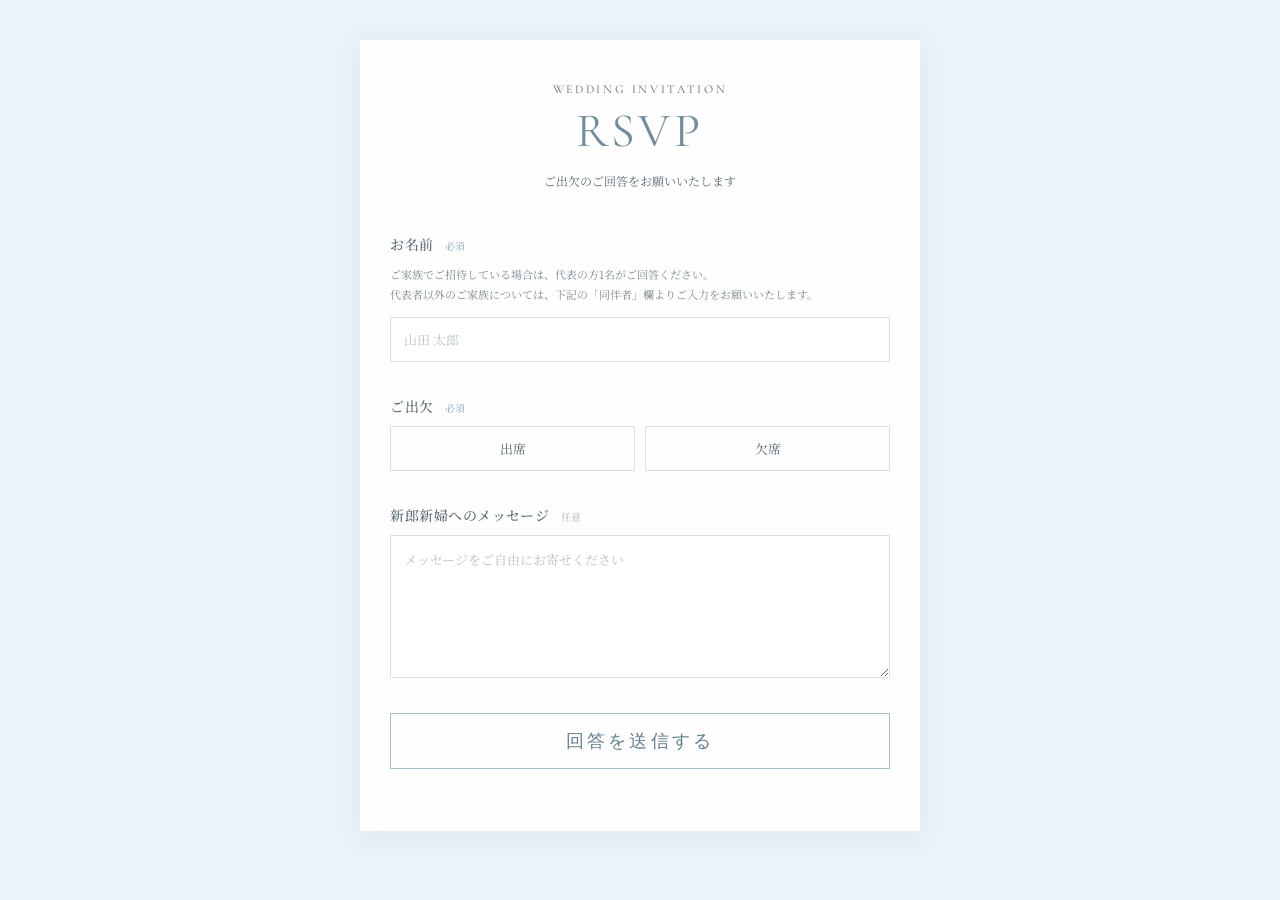
==== form.html @ 43721004 "Add files via upload" ====
<!DOCTYPE html>
<html lang="ja">
<head>
  <meta charset="UTF-8">
  <meta name="viewport" content="width=device-width, initial-scale=1.0">

  <title>RSVP | Our Wedding</title>

  <link rel="preconnect" href="https://fonts.googleapis.com">
  <link rel="preconnect" href="https://fonts.gstatic.com" crossorigin>

  <link
    href="https://fonts.googleapis.com/css2?family=Cormorant+Garamond:wght@400;500&family=Noto+Serif+JP:wght@400;500&display=swap"
    rel="stylesheet"
  >

  <link rel="stylesheet" href="form.css">
</head>

<body>

  <main class="form-page">

    <section class="form-container">

      <header class="form-header">
        <p class="form-eyebrow">WEDDING INVITATION</p>

        <h1>RSVP</h1>

        <p class="form-intro">
          ご出欠のご回答をお願いいたします
        </p>
      </header>


      <form id="rsvpForm">

        <!-- お名前 -->
        <section class="form-section">

          <label class="form-label">
            お名前
            <span class="required">必須</span>
          </label>

          <p class="form-note">
            ご家族でご招待している場合は、代表の方1名がご回答ください。<br>
            代表者以外のご家族については、下記の「同伴者」欄よりご入力をお願いいたします。
          </p>

          <input
            type="text"
            name="name"
            placeholder="山田 太郎"
            required
          >

        </section>


        <!-- ご出欠 -->
        <section class="form-section">

          <label class="form-label">
            ご出欠
            <span class="required">必須</span>
          </label>

          <div class="radio-group">

            <label class="radio-card">
              <input
                type="radio"
                name="attendance"
                value="出席"
                required
              >
              <span>出席</span>
            </label>

            <label class="radio-card">
              <input
                type="radio"
                name="attendance"
                value="欠席"
              >
              <span>欠席</span>
            </label>

          </div>

        </section>


        <!-- 出席時のみ表示 -->
        <div
          id="attendanceDetails"
          class="conditional-area hidden"
        >


          <!-- 電話番号 -->
          <section class="form-section">

            <label class="form-label">
              電話番号
              <span class="required">必須</span>
            </label>

            <p class="form-note">
              当日連絡のつきやすい電話番号をご入力ください。
            </p>

            <input
              type="tel"
              name="phone"
              placeholder="090-1234-5678"
            >

          </section>


          <!-- 同伴者 -->
          <section class="form-section">

            <label class="form-label">
              同伴者
              <span class="required">必須</span>
            </label>

            <p class="form-note">
              ご家族でご出席される場合は、代表者以外のご家族もこちらにご入力ください。
            </p>

            <div class="radio-group">

              <label class="radio-card">
                <input
                  type="radio"
                  name="companion"
                  value="なし"
                >
                <span>なし</span>
              </label>

              <label class="radio-card">
                <input
                  type="radio"
                  name="companion"
                  value="あり"
                >
                <span>あり</span>
              </label>

            </div>


            <div
              id="companionDetails"
              class="conditional-area hidden"
            >

              <label class="sub-label">
                同伴者の人数
              </label>

              <input
                type="number"
                name="companionCount"
                min="1"
                max="20"
                placeholder="例：2"
              >


              <label class="sub-label">
                同伴者のお名前
              </label>

              <textarea
                name="companionNames"
                rows="3"
                placeholder="例：山田 花子&#10;山田 太郎"
              ></textarea>

            </div>

          </section>


          <!-- お子さま -->
          <section class="form-section">

            <label class="form-label">
              お子さま
              <span class="required">必須</span>
            </label>

            <p class="form-note">
              同伴者にお子さまがいらっしゃる場合はご入力ください。
            </p>

            <div class="radio-group">

              <label class="radio-card">
                <input
                  type="radio"
                  name="children"
                  value="なし"
                >
                <span>なし</span>
              </label>

              <label class="radio-card">
                <input
                  type="radio"
                  name="children"
                  value="あり"
                >
                <span>あり</span>
              </label>

            </div>


            <div
              id="childrenDetails"
              class="conditional-area hidden"
            >

              <label class="sub-label">
                お子さまの人数
              </label>

              <input
                type="number"
                name="childrenCount"
                min="1"
                max="20"
                placeholder="例：1"
              >


              <label class="sub-label">
                お子さまの年齢
              </label>

              <input
                type="text"
                name="childrenAges"
                placeholder="例：5歳、2歳"
              >


              <div class="children-meal">

                <p class="sub-label">
                  お子さまのお食事について
                </p>

                <p class="form-note">
                  当日は大人と同じ料理をご用意する予定です。<br>
                  できる限りお子さまにもお召し上がりいただきやすいよう
                  配慮いたしますが、あらかじめご了承ください。
                </p>

                <div class="radio-stack">

                  <label>
                    <input
                      type="radio"
                      name="childrenMeal"
                      value="大人と同じ料理で問題ない"
                    >
                    大人と同じ料理で問題ない
                  </label>

                  <label>
                    <input
                      type="radio"
                      name="childrenMeal"
                      value="必要なし"
                    >
                    必要なし
                  </label>

                </div>

              </div>

            </div>

          </section>


          <!-- 食物アレルギー -->
          <section class="form-section">

            <label class="form-label">
              食物アレルギー
              <span class="required">必須</span>
            </label>

            <p class="form-note">
              アレルギーがある場合は、できる限り対応いたしますので、
              詳細をご入力ください。
            </p>

            <div class="radio-group">

              <label class="radio-card">
                <input
                  type="radio"
                  name="allergy"
                  value="なし"
                >
                <span>なし</span>
              </label>

              <label class="radio-card">
                <input
                  type="radio"
                  name="allergy"
                  value="あり"
                >
                <span>あり</span>
              </label>

            </div>


            <div
              id="allergyDetails"
              class="conditional-area hidden"
            >

              <label class="sub-label">
                アレルギーの詳細
              </label>

              <p class="form-note">
                同伴者がいらっしゃる場合は、
                「誰が・何に対してアレルギーがあるのか」が
                分かるようにご入力ください。
              </p>

              <textarea
                name="allergyDetails"
                rows="5"
                placeholder="例：&#10;本人：えび・かに&#10;同伴者（山田 花子）：卵&#10;子ども（5歳）：そば"
              ></textarea>

            </div>

          </section>


          <!-- その他の食事・配慮事項 -->
          <section class="form-section">

            <label class="form-label">
              その他の食事・配慮事項
              <span class="optional">任意</span>
            </label>

            <p class="form-note">
              アレルギー以外で苦手な食べ物や、
              その他配慮が必要なことがございましたらご記入ください。
            </p>

            <textarea
              name="otherConsiderations"
              rows="5"
              placeholder="ご自由にご記入ください"
            ></textarea>

          </section>

        </div>


        <!-- 新郎新婦へのメッセージ -->
        <section class="form-section">

          <label class="form-label">
            新郎新婦へのメッセージ
            <span class="optional">任意</span>
          </label>

          <textarea
            name="message"
            rows="5"
            placeholder="メッセージをご自由にお寄せください"
          ></textarea>

        </section>


        <!-- 送信ボタン -->
        <button
          type="submit"
          class="submit-button"
          id="submitButton"
        >
          回答を送信する
        </button>

        <p
          id="formMessage"
          class="form-message"
        ></p>

      </form>


      <!-- 回答完了画面 -->
      <div
        id="completeMessage"
        class="complete-message hidden"
      >

        <p class="complete-eyebrow">
          THANK YOU
        </p>

        <h2>
          ご回答ありがとう<br>
          ございました
        </h2>

        <p>
          当日お会いできることを<br>
          心より楽しみにしております。
        </p>


        <!-- 出席者のみ表示 -->
        <div
          id="lineGuide"
          class="line-guide hidden"
        >

          <div class="complete-divider"></div>

          <p class="line-guide-title">
            公式LINEのご案内
          </p>


          <!-- QRコード -->
          <div class="line-qr">

            <img
              src="line-qr.png"
              alt="公式LINEのQRコード"
            >

          </div>

          <!-- LINE追加リンク -->
         <a
         class="line-link"
         href="https://lin.ee/tvDz8q7"
         target="_blank"
         rel="noopener noreferrer"
         >
         https://lin.ee/tvDz8q7
        </a>



          <!-- 公式LINEについて -->
    
          <p class="line-guide-text">
            今後、新郎新婦からのご案内は、<br>
            個別にご連絡する場合を除き、<br>
            こちらの公式LINEにてお知らせいたします。
          </p>

          <p class="line-guide-text line-registration-note">
            上記QRコードもしくはURLのどちらからでも登録できます。
          </p>

          <p class="line-guide-text">
            ご出席の皆さまは、<br>
            必ず友だち追加をお願いいたします。
          </p>


          <p class="line-guide-text">
            ご家族でご出席される場合も、<br>
            お子さまを除き、代表者以外の方も<br>
            それぞれ友だち追加をお願いいたします。
          </p>

        </div>

      </div>

    </section>

  </main>


  <script src="form.js"></script>

</body>
</html>
---- form.css ----
:root {
  --ink: #596a70;
  --blue: #9dbbc9;
  --blue-light: #dceaf0;
  --line: #d8e3e7;
  --background: #f8fafb;
  --white: #ffffff;
}

* {
  box-sizing: border-box;
}

html {
  scroll-behavior: smooth;
}

body {
  margin: 0;
  min-height: 100vh;

  color: var(--ink);

  font-family: "Noto Serif JP", serif;

  background:
    linear-gradient(
      rgba(224, 238, 245, 0.72),
      rgba(224, 238, 245, 0.72)
    ),
    url("background.jpg") center / cover fixed;
}

.form-page {
  min-height: 100vh;
  padding: 40px 16px 60px;
}

.form-container {
  width: min(100%, 560px);
  margin: 0 auto;
  padding: 42px 30px 48px;

  background: rgba(255, 255, 255, 0.96);

  box-shadow:
    0 5px 24px rgba(89, 106, 112, 0.08);
}

.form-header {
  margin-bottom: 42px;
  text-align: center;
}

.form-eyebrow {
  margin: 0 0 6px;

  font-family: "Cormorant Garamond", serif;
  font-size: 12px;
  letter-spacing: 0.22em;
}

.form-header h1 {
  margin: 0;

  color: #718d9b;

  font-family: "Cormorant Garamond", serif;
  font-size: 48px;
  font-weight: 400;
  letter-spacing: 0.08em;
}

.form-intro {
  margin: 10px 0 0;

  font-size: 12px;
  line-height: 1.8;
}

.form-section {
  margin-bottom: 34px;
}

.form-section:last-of-type {
  margin-bottom: 30px;
}

.form-label {
  display: block;
  margin-bottom: 10px;

  font-size: 14px;
  font-weight: 500;
  letter-spacing: 0.04em;
}

.required,
.optional {
  display: inline-block;
  margin-left: 7px;

  font-family: "Noto Serif JP", serif;
  font-size: 10px;
  font-weight: 400;
  letter-spacing: 0;
}

.required {
  color: #8aaab7;
}

.optional {
  color: #a9b1b4;
}

.form-note {
  margin: 0 0 12px;

  color: #7d898d;

  font-size: 11px;
  line-height: 1.9;
}

input[type="text"],
input[type="tel"],
input[type="number"],
textarea {
  width: 100%;
  padding: 12px 13px;

  border: 1px solid var(--line);
  border-radius: 0;
  outline: none;

  color: var(--ink);
  background: rgba(255, 255, 255, 0.9);

  font-family: "Noto Serif JP", serif;
  font-size: 13px;

  transition:
    border-color 0.2s ease,
    box-shadow 0.2s ease;
}

input[type="text"]:focus,
input[type="tel"]:focus,
input[type="number"]:focus,
textarea:focus {
  border-color: #9dbbc9;

  box-shadow:
    0 0 0 2px rgba(157, 187, 201, 0.12);
}

textarea {
  resize: vertical;
  line-height: 1.8;
}

input::placeholder,
textarea::placeholder {
  color: #b8c1c4;
}

.radio-group {
  display: grid;
  grid-template-columns: repeat(2, 1fr);
  gap: 10px;
}

.radio-card {
  position: relative;
  display: block;

  cursor: pointer;
}

.radio-card input {
  position: absolute;
  opacity: 0;
}

.radio-card span {
  display: block;
  padding: 12px;

  border: 1px solid var(--line);

  text-align: center;
  font-size: 13px;

  transition:
    background 0.2s ease,
    border-color 0.2s ease,
    color 0.2s ease;
}

.radio-card input:checked + span {
  border-color: #9dbbc9;

  color: #607f8c;
  background: #eef5f7;
}

.conditional-area {
  margin-top: 20px;
  padding-top: 20px;

  border-top: 1px solid #e5ecef;
}

.hidden {
  display: none !important;
}

.sub-label {
  display: block;
  margin: 18px 0 8px;

  color: #68777c;

  font-size: 12px;
}

.children-meal {
  margin-top: 22px;
  padding: 18px;

  background: #f8fafb;
}

.children-meal .sub-label {
  margin-top: 0;
}

.radio-stack {
  display: flex;
  flex-direction: column;
  gap: 11px;

  margin-top: 14px;
}

.radio-stack label {
  display: flex;
  align-items: center;
  gap: 8px;

  font-size: 12px;

  cursor: pointer;
}

.radio-stack input {
  accent-color: #9dbbc9;
}

.submit-button {
  display: block;
  width: 100%;
  padding: 15px 20px;

  border: 1px solid #a8c1cc;

  color: #657f8b;
  background: rgba(255, 255, 255, 0.7);

  font-family: "Cormorant Garamond", serif;
  font-size: 18px;
  letter-spacing: 0.18em;

  cursor: pointer;

  transition:
    color 0.25s ease,
    background 0.25s ease;
}

.submit-button:hover {
  color: #fff;
  background: #9dbbc9;
}

.submit-button:disabled {
  opacity: 0.5;
  cursor: wait;
}

.form-message {
  margin: 14px 0 0;

  color: #a77d7d;

  font-size: 11px;
  text-align: center;
  line-height: 1.8;
}


/* ==================================
   回答完了画面
================================== */

.complete-message {
  padding: 40px 10px;

  text-align: center;
}

.complete-eyebrow {
  margin: 0 0 8px;

  color: #819eab;

  font-family: "Cormorant Garamond", serif;
  font-size: 13px;
  letter-spacing: 0.2em;
}

.complete-message h2 {
  margin: 0 0 25px;

  color: #718d9b;

  font-family: "Cormorant Garamond", serif;
  font-size: 25px;
  font-weight: 400;
}

.complete-message p:last-child {
  margin: 0;

  font-size: 13px;
  line-height: 2.2;
}


/* ==================================
   公式LINE案内
================================== */

.line-guide {
  margin-top: 36px;
}

.complete-divider {
  width: 70px;
  height: 1px;

  margin: 0 auto 32px;

  background: #d8e3e7;
}

.line-guide-title {
  margin: 0 0 22px !important;

  color: #718d9b;

  font-family: "Cormorant Garamond", serif;
  font-size: 19px !important;
  letter-spacing: 0.08em;
}


/* ==================================
   QRコード
================================== */

.line-qr {
  width: 180px;
  height: 180px;

  margin: 28px auto 12px;
  padding: 8px;

  background: #fff;

  border: 1px solid #d8e3e7;
}

.line-qr img {
  display: block;

  width: 100%;
  height: 100%;

  object-fit: contain;
}

.line-qr-caption {
  margin: 0 0 14px !important;

  color: #718d9b;

  font-size: 11px !important;
  letter-spacing: 0.05em;
}


/* ==================================
   LINE URL
================================== */

.line-link {
  display: inline-block;

  max-width: 100%;

  margin: 0 auto 12px;
  padding: 9px 0;

  color: #718d9b;

  font-size: 11px;
  line-height: 1.7;

  text-decoration: underline;
  text-underline-offset: 3px;

  word-break: break-all;

  transition:
    color 0.2s ease;
}

.line-link:hover {
  color: #596a70;
}


/* ==================================
   LINE案内文章
================================== */

.line-guide-text {
  margin: 0 0 18px !important;

  color: #7d898d;

  font-size: 11px !important;
  line-height: 2 !important;
}

.line-registration-note {
  margin-top: 4px !important;
  margin-bottom: 26px !important;
}


/* ==================================
   スマートフォン
================================== */

@media (max-width: 420px) {

  .form-page {
    padding: 20px 10px 40px;
  }

  .form-container {
    padding: 34px 20px 40px;
  }

  .form-header {
    margin-bottom: 35px;
  }

  .form-header h1 {
    font-size: 43px;
  }

  .line-qr {
    width: 160px;
    height: 160px;
  }

  .line-link {
    font-size: 10px;
  }

}
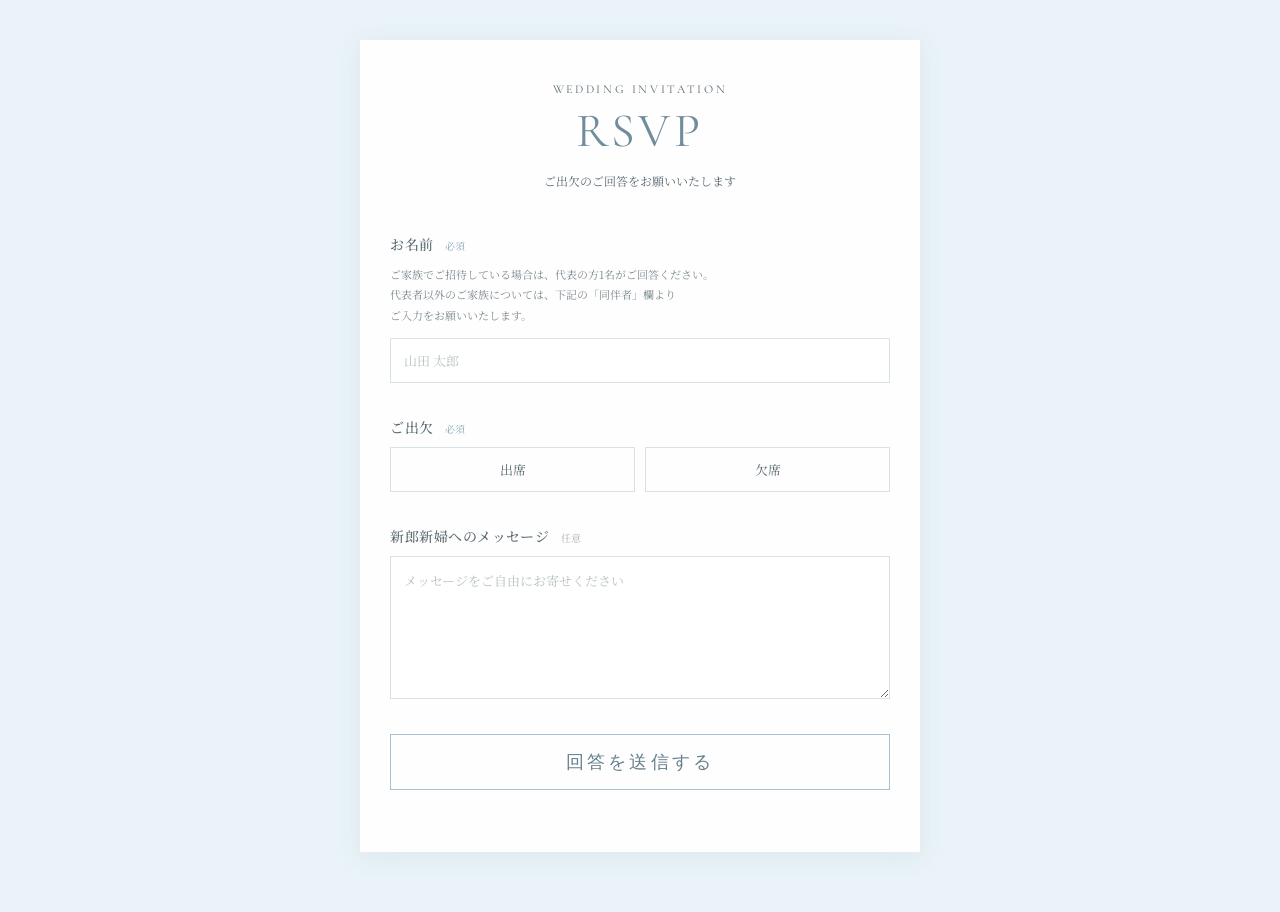
==== commit 5cc57b7f: "Update form.html" ====
--- a/form.html
+++ b/form.html
@@ -46,7 +46,8 @@
 
           <p class="form-note">
             ご家族でご招待している場合は、代表の方1名がご回答ください。<br>
-            代表者以外のご家族については、下記の「同伴者」欄よりご入力をお願いいたします。
+            代表者以外のご家族については、下記の「同伴者」欄より<br>
+            ご入力をお願いいたします。
           </p>
 
           <input
@@ -130,7 +131,8 @@
             </label>
 
             <p class="form-note">
-              ご家族でご出席される場合は、代表者以外のご家族もこちらにご入力ください。
+              ご家族でご出席される場合は、代表者以外のご家族も<br>
+              こちらにご入力ください。
             </p>
 
             <div class="radio-group">
@@ -261,7 +263,7 @@
 
                 <p class="form-note">
                   当日は大人と同じ料理をご用意する予定です。<br>
-                  できる限りお子さまにもお召し上がりいただきやすいよう
+                  できる限りお子さまにもお召し上がりいただきやすいよう<br>
                   配慮いたしますが、あらかじめご了承ください。
                 </p>
 
@@ -303,7 +305,7 @@
             </label>
 
             <p class="form-note">
-              アレルギーがある場合は、できる限り対応いたしますので、
+              アレルギーがある場合は、できる限り対応いたしますので、<br>
               詳細をご入力ください。
             </p>
 
@@ -340,9 +342,8 @@
               </label>
 
               <p class="form-note">
-                同伴者がいらっしゃる場合は、
-                「誰が・何に対してアレルギーがあるのか」が
-                分かるようにご入力ください。
+                同伴者がいらっしゃる場合は、誰が・何に対して<br>
+                アレルギーがあるのかが分かるようにご入力ください。
               </p>
 
               <textarea
@@ -365,7 +366,7 @@
             </label>
 
             <p class="form-note">
-              アレルギー以外で苦手な食べ物や、
+              アレルギー以外で苦手な食べ物や、<br>
               その他配慮が必要なことがございましたらご記入ください。
             </p>
 
@@ -506,4 +507,4 @@
   <script src="form.js"></script>
 
 </body>
-</html>+</html>
